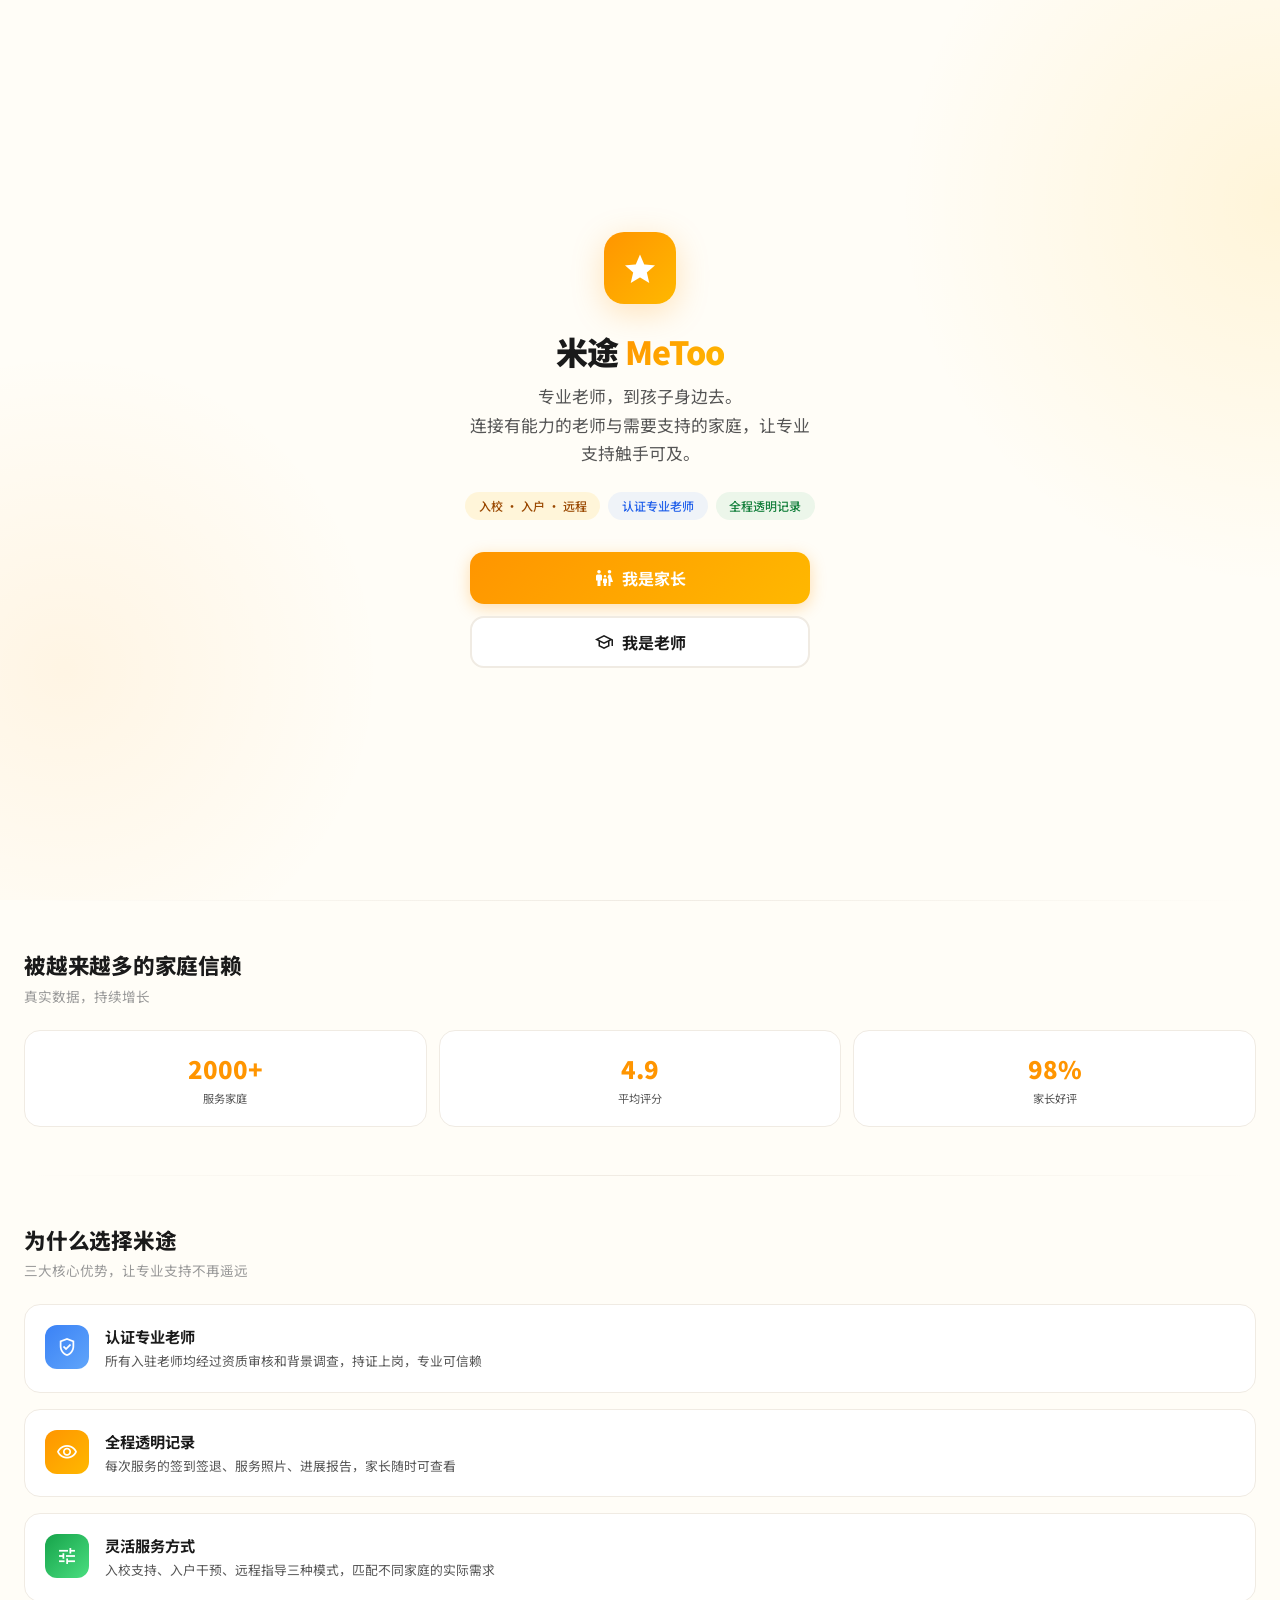
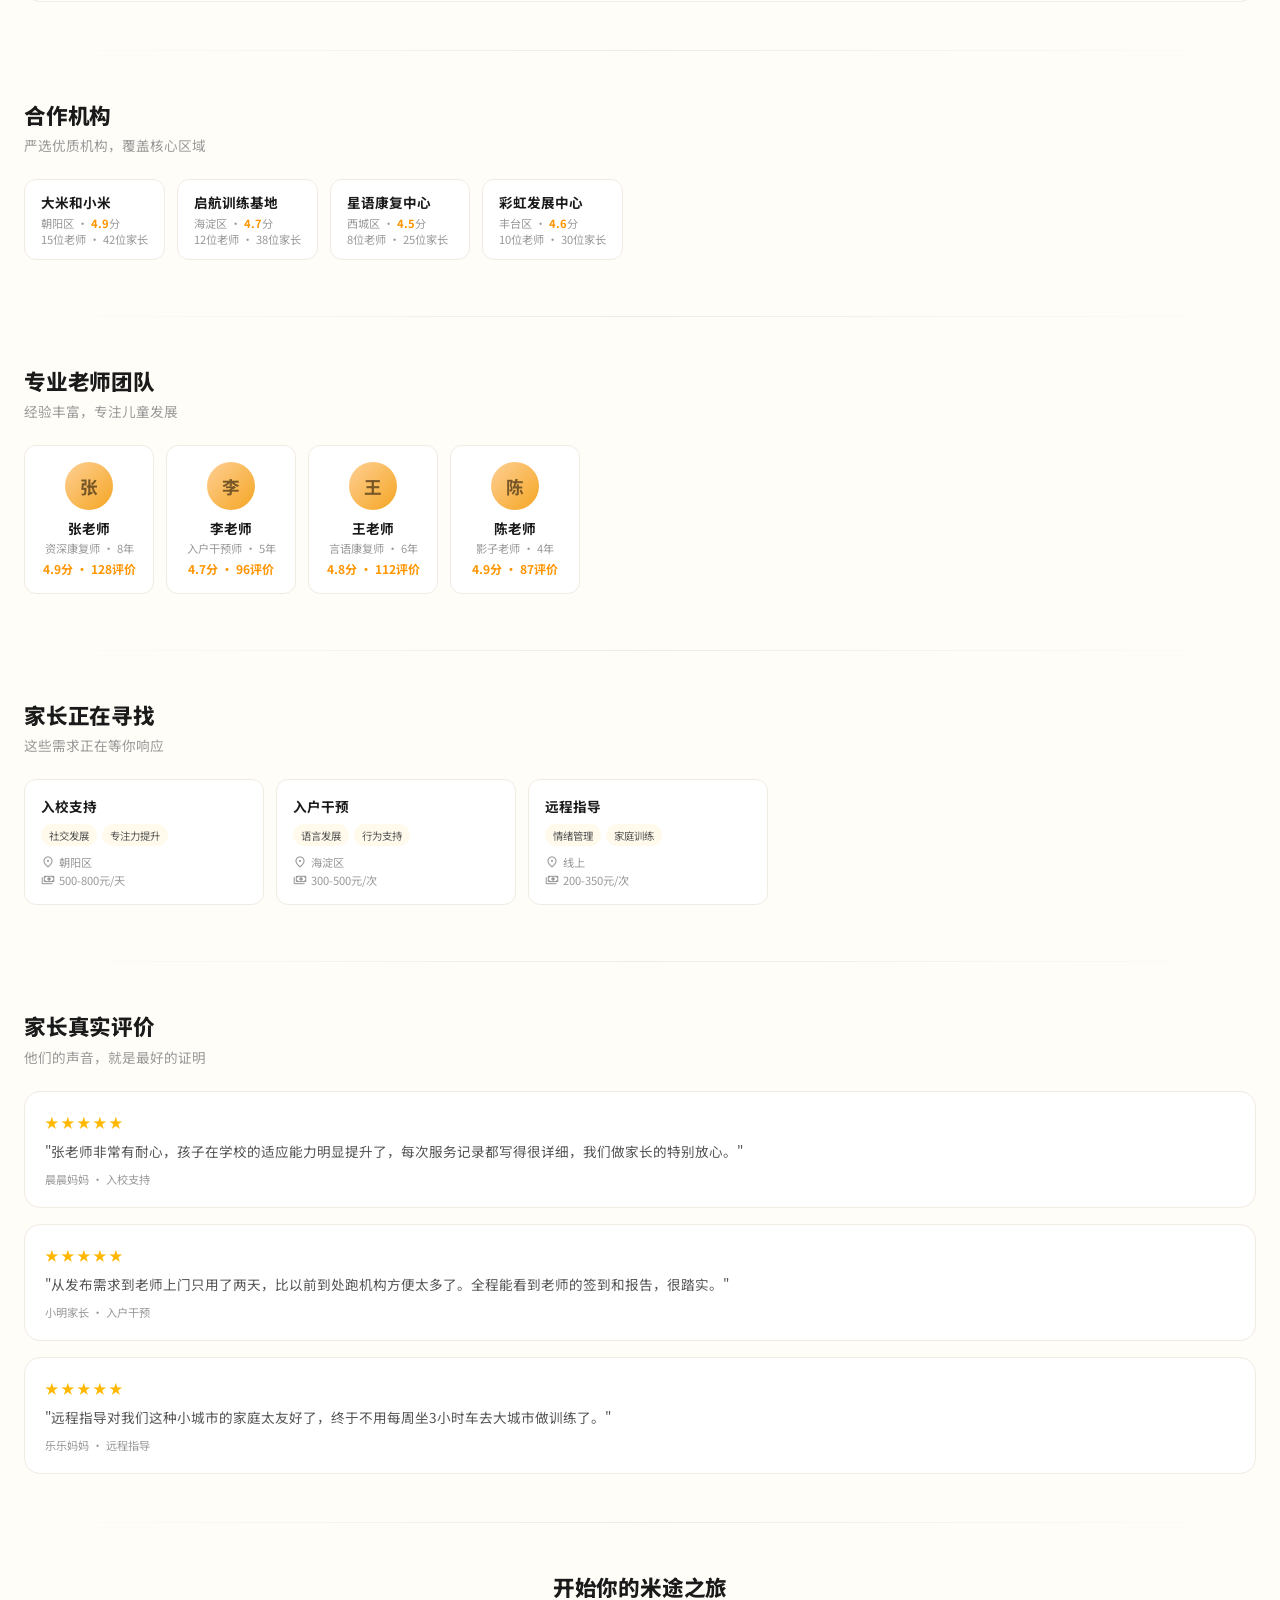
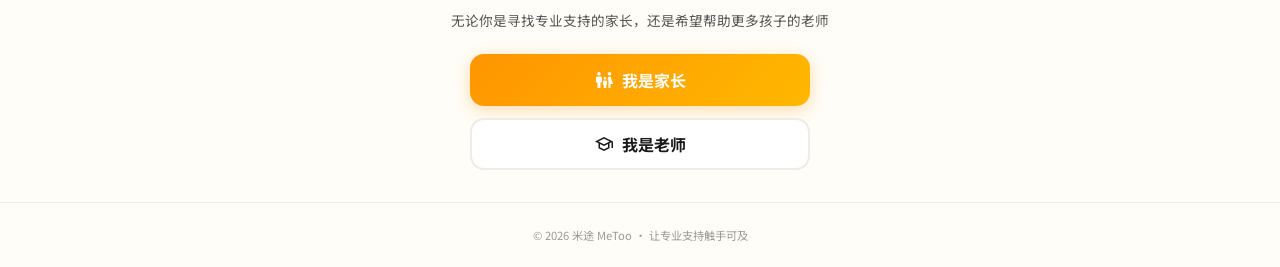
==== index.html @ 3b966516 "米途落地页" ====
<!DOCTYPE html>
<html lang="zh-CN">
<head>
<meta charset="UTF-8">
<meta name="viewport" content="width=device-width,initial-scale=1,maximum-scale=1,user-scalable=no">
<title>米途 MeToo — 专业老师，到孩子身边去</title>
<meta name="description" content="米途连接专业特殊教育老师与需要支持的家庭，提供入校、入户、远程服务，全程透明记录。">
<link rel="preconnect" href="https://fonts.googleapis.com">
<link href="https://fonts.googleapis.com/css2?family=Noto+Sans+SC:wght@400;500;700;900&display=swap" rel="stylesheet">
<link href="https://fonts.googleapis.com/css2?family=Material+Symbols+Outlined:opsz,wght,FILL,GRAD@24,400,0,0&display=swap" rel="stylesheet">
<style>
*,*::before,*::after{box-sizing:border-box;margin:0;padding:0}
:root{
  --primary:#FFB800;--primary-deep:#FF9500;
  --text:#1A1A1A;--text2:#555;--text3:#999;
  --bg:#FFFDF7;--card:#fff;--border:#f0ebe3;
  --blue:#3B82F6;--green:#16A34A;--purple:#7B61FF;
}
html{font-size:16px;scroll-behavior:smooth}
body{font-family:'Noto Sans SC',system-ui,-apple-system,sans-serif;background:var(--bg);color:var(--text);-webkit-font-smoothing:antialiased;overflow-x:hidden}
img{max-width:100%;display:block}
a{text-decoration:none;color:inherit}
button{border:none;cursor:pointer;font:inherit}

.hero{min-height:100vh;display:flex;flex-direction:column;justify-content:center;align-items:center;text-align:center;padding:2rem 1.5rem;position:relative;overflow:hidden}
.hero::before{content:'';position:absolute;top:-20%;right:-30%;width:60vw;height:60vw;border-radius:50%;background:radial-gradient(circle,rgba(255,184,0,.12),transparent 70%);pointer-events:none}
.hero::after{content:'';position:absolute;bottom:-10%;left:-20%;width:50vw;height:50vw;border-radius:50%;background:radial-gradient(circle,rgba(255,149,0,.08),transparent 70%);pointer-events:none}
.hero-logo{width:72px;height:72px;border-radius:20px;background:linear-gradient(135deg,var(--primary-deep),var(--primary));display:flex;align-items:center;justify-content:center;box-shadow:0 8px 32px rgba(255,149,0,.25);margin-bottom:1.5rem;position:relative;z-index:1}
.hero-logo .material-symbols-outlined{font-size:36px;color:#fff;fill:1}
.hero h1{font-size:2rem;font-weight:900;letter-spacing:-.02em;margin-bottom:.5rem;position:relative;z-index:1}
.hero h1 span{background:linear-gradient(135deg,var(--primary-deep),var(--primary));-webkit-background-clip:text;-webkit-text-fill-color:transparent;background-clip:text}
.hero .tagline{font-size:1.05rem;color:var(--text2);line-height:1.7;margin-bottom:1.5rem;max-width:340px;position:relative;z-index:1}
.hero .tags{display:flex;flex-wrap:wrap;gap:.5rem;justify-content:center;margin-bottom:2rem;position:relative;z-index:1}
.hero .tag{font-size:.75rem;font-weight:500;padding:.35rem .85rem;border-radius:100px}
.hero .tag.t1{background:rgba(255,184,0,.12);color:#9a4800}
.hero .tag.t2{background:rgba(59,130,246,.08);color:#2563eb}
.hero .tag.t3{background:rgba(22,163,74,.08);color:#15803d}
.hero-cta{display:flex;flex-direction:column;gap:.75rem;width:100%;max-width:340px;position:relative;z-index:1}
.btn-primary{display:flex;align-items:center;justify-content:center;gap:.5rem;height:52px;border-radius:14px;background:linear-gradient(135deg,var(--primary-deep),var(--primary));color:#fff;font-weight:700;font-size:1rem;box-shadow:0 4px 16px rgba(255,149,0,.3);transition:transform .15s,box-shadow .15s}
.btn-primary:active{transform:scale(.97);box-shadow:0 2px 8px rgba(255,149,0,.2)}
.btn-secondary{display:flex;align-items:center;justify-content:center;gap:.5rem;height:52px;border-radius:14px;background:#fff;color:var(--text);font-weight:700;font-size:1rem;border:2px solid var(--border);transition:transform .15s}
.btn-secondary:active{transform:scale(.97)}

section{padding:3rem 1.5rem}
section h2{font-size:1.35rem;font-weight:800;margin-bottom:.35rem;letter-spacing:-.01em}
section .subtitle{font-size:.85rem;color:var(--text3);margin-bottom:1.5rem}

.stats{display:grid;grid-template-columns:repeat(3,1fr);gap:.75rem}
.stat-card{background:var(--card);border:1px solid var(--border);border-radius:16px;padding:1.25rem .75rem;text-align:center}
.stat-card .num{font-size:1.5rem;font-weight:900;color:var(--primary-deep)}
.stat-card .label{font-size:.7rem;color:var(--text2);margin-top:.25rem}

.features{display:grid;gap:1rem}
.feature-card{background:var(--card);border:1px solid var(--border);border-radius:16px;padding:1.25rem;display:flex;align-items:flex-start;gap:1rem}
.feature-card .icon-box{width:44px;height:44px;border-radius:12px;display:flex;align-items:center;justify-content:center;flex-shrink:0}
.feature-card .icon-box .material-symbols-outlined{font-size:22px;color:#fff}
.feature-card h3{font-size:.95rem;font-weight:700;margin-bottom:.25rem}
.feature-card p{font-size:.8rem;color:var(--text2);line-height:1.6}

.orgs-scroll{display:flex;gap:.75rem;overflow-x:auto;padding-bottom:.5rem;-ms-overflow-style:none;scrollbar-width:none}
.orgs-scroll::-webkit-scrollbar{display:none}
.org-chip{flex-shrink:0;background:var(--card);border:1px solid var(--border);border-radius:12px;padding:.75rem 1rem;min-width:140px}
.org-chip .name{font-size:.85rem;font-weight:700;margin-bottom:.15rem;white-space:nowrap}
.org-chip .meta{font-size:.7rem;color:var(--text3)}
.org-chip .score{color:var(--primary-deep);font-weight:700}

.demands-scroll{display:flex;gap:.75rem;overflow-x:auto;padding-bottom:.5rem;-ms-overflow-style:none;scrollbar-width:none}
.demands-scroll::-webkit-scrollbar{display:none}
.demand-card{flex-shrink:0;background:var(--card);border:1px solid var(--border);border-radius:12px;padding:1rem;min-width:240px}
.demand-card .type{font-size:.85rem;font-weight:700;margin-bottom:.5rem}
.demand-card .needs{display:flex;flex-wrap:wrap;gap:.3rem;margin-bottom:.5rem}
.demand-card .need-tag{font-size:.65rem;padding:.2rem .5rem;border-radius:100px;background:rgba(255,184,0,.08);color:var(--text2)}
.demand-card .info{font-size:.7rem;color:var(--text3);display:flex;align-items:center;gap:.25rem}

.reviews{display:flex;flex-direction:column;gap:1rem}
.review-card{background:var(--card);border:1px solid var(--border);border-radius:16px;padding:1.25rem}
.review-card .stars{color:var(--primary);font-size:.85rem;margin-bottom:.5rem;letter-spacing:2px}
.review-card .content{font-size:.85rem;color:var(--text2);line-height:1.7;margin-bottom:.5rem}
.review-card .author{font-size:.7rem;color:var(--text3)}

.teachers-row{display:flex;gap:.75rem;overflow-x:auto;padding-bottom:.5rem;-ms-overflow-style:none;scrollbar-width:none}
.teachers-row::-webkit-scrollbar{display:none}
.teacher-chip{flex-shrink:0;background:var(--card);border:1px solid var(--border);border-radius:12px;padding:1rem;min-width:130px;text-align:center}
.teacher-chip .avatar{width:48px;height:48px;border-radius:50%;background:linear-gradient(135deg,#fecf94,#f5a623);color:#785727;font-weight:700;font-size:1.1rem;display:flex;align-items:center;justify-content:center;margin:0 auto .5rem}
.teacher-chip .name{font-size:.85rem;font-weight:700;margin-bottom:.1rem}
.teacher-chip .title{font-size:.7rem;color:var(--text3)}
.teacher-chip .score{font-size:.75rem;color:var(--primary-deep);font-weight:700;margin-top:.25rem}

.cta-bottom{padding:3rem 1.5rem 2rem;text-align:center}
.cta-bottom h2{font-size:1.35rem;font-weight:800;margin-bottom:.5rem}
.cta-bottom p{font-size:.85rem;color:var(--text2);margin-bottom:1.5rem}
.cta-bottom .btns{display:flex;flex-direction:column;gap:.75rem;max-width:340px;margin:0 auto}

footer{text-align:center;padding:1.5rem;font-size:.7rem;color:var(--text3);border-top:1px solid var(--border)}
footer a{color:var(--primary-deep);font-weight:500}

.section-divider{height:1px;background:linear-gradient(to right,transparent,var(--border),transparent);margin:0 1.5rem}
</style>
</head>
<body>

<!-- ====== HERO ====== -->
<section class="hero">
  <div class="hero-logo">
    <span class="material-symbols-outlined" style="font-variation-settings:'FILL' 1">star</span>
  </div>
  <h1>米途 <span>MeToo</span></h1>
  <p class="tagline">专业老师，到孩子身边去。<br>连接有能力的老师与需要支持的家庭，让专业支持触手可及。</p>
  <div class="tags">
    <span class="tag t1">入校 · 入户 · 远程</span>
    <span class="tag t2">认证专业老师</span>
    <span class="tag t3">全程透明记录</span>
  </div>
  <div class="hero-cta">
    <a href="./mobile-demo/" class="btn-primary">
      <span class="material-symbols-outlined" style="font-size:20px">family_restroom</span>
      我是家长
    </a>
    <a href="./mobile-demo/" class="btn-secondary">
      <span class="material-symbols-outlined" style="font-size:20px">school</span>
      我是老师
    </a>
  </div>
</section>

<div class="section-divider"></div>

<!-- ====== 数据亮点 ====== -->
<section>
  <h2>被越来越多的家庭信赖</h2>
  <p class="subtitle">真实数据，持续增长</p>
  <div class="stats">
    <div class="stat-card">
      <div class="num">2000+</div>
      <div class="label">服务家庭</div>
    </div>
    <div class="stat-card">
      <div class="num">4.9</div>
      <div class="label">平均评分</div>
    </div>
    <div class="stat-card">
      <div class="num">98%</div>
      <div class="label">家长好评</div>
    </div>
  </div>
</section>

<div class="section-divider"></div>

<!-- ====== 核心优势 ====== -->
<section>
  <h2>为什么选择米途</h2>
  <p class="subtitle">三大核心优势，让专业支持不再遥远</p>
  <div class="features">
    <div class="feature-card">
      <div class="icon-box" style="background:linear-gradient(135deg,#3B82F6,#60A5FA)">
        <span class="material-symbols-outlined">verified_user</span>
      </div>
      <div>
        <h3>认证专业老师</h3>
        <p>所有入驻老师均经过资质审核和背景调查，持证上岗，专业可信赖</p>
      </div>
    </div>
    <div class="feature-card">
      <div class="icon-box" style="background:linear-gradient(135deg,var(--primary-deep),var(--primary))">
        <span class="material-symbols-outlined">visibility</span>
      </div>
      <div>
        <h3>全程透明记录</h3>
        <p>每次服务的签到签退、服务照片、进展报告，家长随时可查看</p>
      </div>
    </div>
    <div class="feature-card">
      <div class="icon-box" style="background:linear-gradient(135deg,var(--green),#4ADE80)">
        <span class="material-symbols-outlined">tune</span>
      </div>
      <div>
        <h3>灵活服务方式</h3>
        <p>入校支持、入户干预、远程指导三种模式，匹配不同家庭的实际需求</p>
      </div>
    </div>
  </div>
</section>

<div class="section-divider"></div>

<!-- ====== 合作机构 ====== -->
<section>
  <h2>合作机构</h2>
  <p class="subtitle">严选优质机构，覆盖核心区域</p>
  <div class="orgs-scroll">
    <div class="org-chip">
      <div class="name">大米和小米</div>
      <div class="meta">朝阳区 · <span class="score">4.9</span>分</div>
      <div class="meta">15位老师 · 42位家长</div>
    </div>
    <div class="org-chip">
      <div class="name">启航训练基地</div>
      <div class="meta">海淀区 · <span class="score">4.7</span>分</div>
      <div class="meta">12位老师 · 38位家长</div>
    </div>
    <div class="org-chip">
      <div class="name">星语康复中心</div>
      <div class="meta">西城区 · <span class="score">4.5</span>分</div>
      <div class="meta">8位老师 · 25位家长</div>
    </div>
    <div class="org-chip">
      <div class="name">彩虹发展中心</div>
      <div class="meta">丰台区 · <span class="score">4.6</span>分</div>
      <div class="meta">10位老师 · 30位家长</div>
    </div>
  </div>
</section>

<div class="section-divider"></div>

<!-- ====== 专业老师 ====== -->
<section>
  <h2>专业老师团队</h2>
  <p class="subtitle">经验丰富，专注儿童发展</p>
  <div class="teachers-row">
    <div class="teacher-chip">
      <div class="avatar">张</div>
      <div class="name">张老师</div>
      <div class="title">资深康复师 · 8年</div>
      <div class="score">4.9分 · 128评价</div>
    </div>
    <div class="teacher-chip">
      <div class="avatar">李</div>
      <div class="name">李老师</div>
      <div class="title">入户干预师 · 5年</div>
      <div class="score">4.7分 · 96评价</div>
    </div>
    <div class="teacher-chip">
      <div class="avatar">王</div>
      <div class="name">王老师</div>
      <div class="title">言语康复师 · 6年</div>
      <div class="score">4.8分 · 112评价</div>
    </div>
    <div class="teacher-chip">
      <div class="avatar">陈</div>
      <div class="name">陈老师</div>
      <div class="title">影子老师 · 4年</div>
      <div class="score">4.9分 · 87评价</div>
    </div>
  </div>
</section>

<div class="section-divider"></div>

<!-- ====== 家长需求 ====== -->
<section>
  <h2>家长正在寻找</h2>
  <p class="subtitle">这些需求正在等你响应</p>
  <div class="demands-scroll">
    <div class="demand-card">
      <div class="type">入校支持</div>
      <div class="needs">
        <span class="need-tag">社交发展</span>
        <span class="need-tag">专注力提升</span>
      </div>
      <div class="info">
        <span class="material-symbols-outlined" style="font-size:14px">location_on</span> 朝阳区
      </div>
      <div class="info" style="margin-top:.15rem">
        <span class="material-symbols-outlined" style="font-size:14px">payments</span> 500-800元/天
      </div>
    </div>
    <div class="demand-card">
      <div class="type">入户干预</div>
      <div class="needs">
        <span class="need-tag">语言发展</span>
        <span class="need-tag">行为支持</span>
      </div>
      <div class="info">
        <span class="material-symbols-outlined" style="font-size:14px">location_on</span> 海淀区
      </div>
      <div class="info" style="margin-top:.15rem">
        <span class="material-symbols-outlined" style="font-size:14px">payments</span> 300-500元/次
      </div>
    </div>
    <div class="demand-card">
      <div class="type">远程指导</div>
      <div class="needs">
        <span class="need-tag">情绪管理</span>
        <span class="need-tag">家庭训练</span>
      </div>
      <div class="info">
        <span class="material-symbols-outlined" style="font-size:14px">location_on</span> 线上
      </div>
      <div class="info" style="margin-top:.15rem">
        <span class="material-symbols-outlined" style="font-size:14px">payments</span> 200-350元/次
      </div>
    </div>
  </div>
</section>

<div class="section-divider"></div>

<!-- ====== 家长评价 ====== -->
<section>
  <h2>家长真实评价</h2>
  <p class="subtitle">他们的声音，就是最好的证明</p>
  <div class="reviews">
    <div class="review-card">
      <div class="stars">&#9733;&#9733;&#9733;&#9733;&#9733;</div>
      <div class="content">"张老师非常有耐心，孩子在学校的适应能力明显提升了，每次服务记录都写得很详细，我们做家长的特别放心。"</div>
      <div class="author">晨晨妈妈 · 入校支持</div>
    </div>
    <div class="review-card">
      <div class="stars">&#9733;&#9733;&#9733;&#9733;&#9733;</div>
      <div class="content">"从发布需求到老师上门只用了两天，比以前到处跑机构方便太多了。全程能看到老师的签到和报告，很踏实。"</div>
      <div class="author">小明家长 · 入户干预</div>
    </div>
    <div class="review-card">
      <div class="stars">&#9733;&#9733;&#9733;&#9733;&#9733;</div>
      <div class="content">"远程指导对我们这种小城市的家庭太友好了，终于不用每周坐3小时车去大城市做训练了。"</div>
      <div class="author">乐乐妈妈 · 远程指导</div>
    </div>
  </div>
</section>

<div class="section-divider"></div>

<!-- ====== 底部 CTA ====== -->
<section class="cta-bottom">
  <h2>开始你的米途之旅</h2>
  <p>无论你是寻找专业支持的家长，还是希望帮助更多孩子的老师</p>
  <div class="btns">
    <a href="./mobile-demo/" class="btn-primary">
      <span class="material-symbols-outlined" style="font-size:20px">family_restroom</span>
      我是家长
    </a>
    <a href="./mobile-demo/" class="btn-secondary">
      <span class="material-symbols-outlined" style="font-size:20px">school</span>
      我是老师
    </a>
  </div>
</section>

<footer>
  <p>&copy; 2026 米途 MeToo · 让专业支持触手可及</p>
</footer>

</body>
</html>
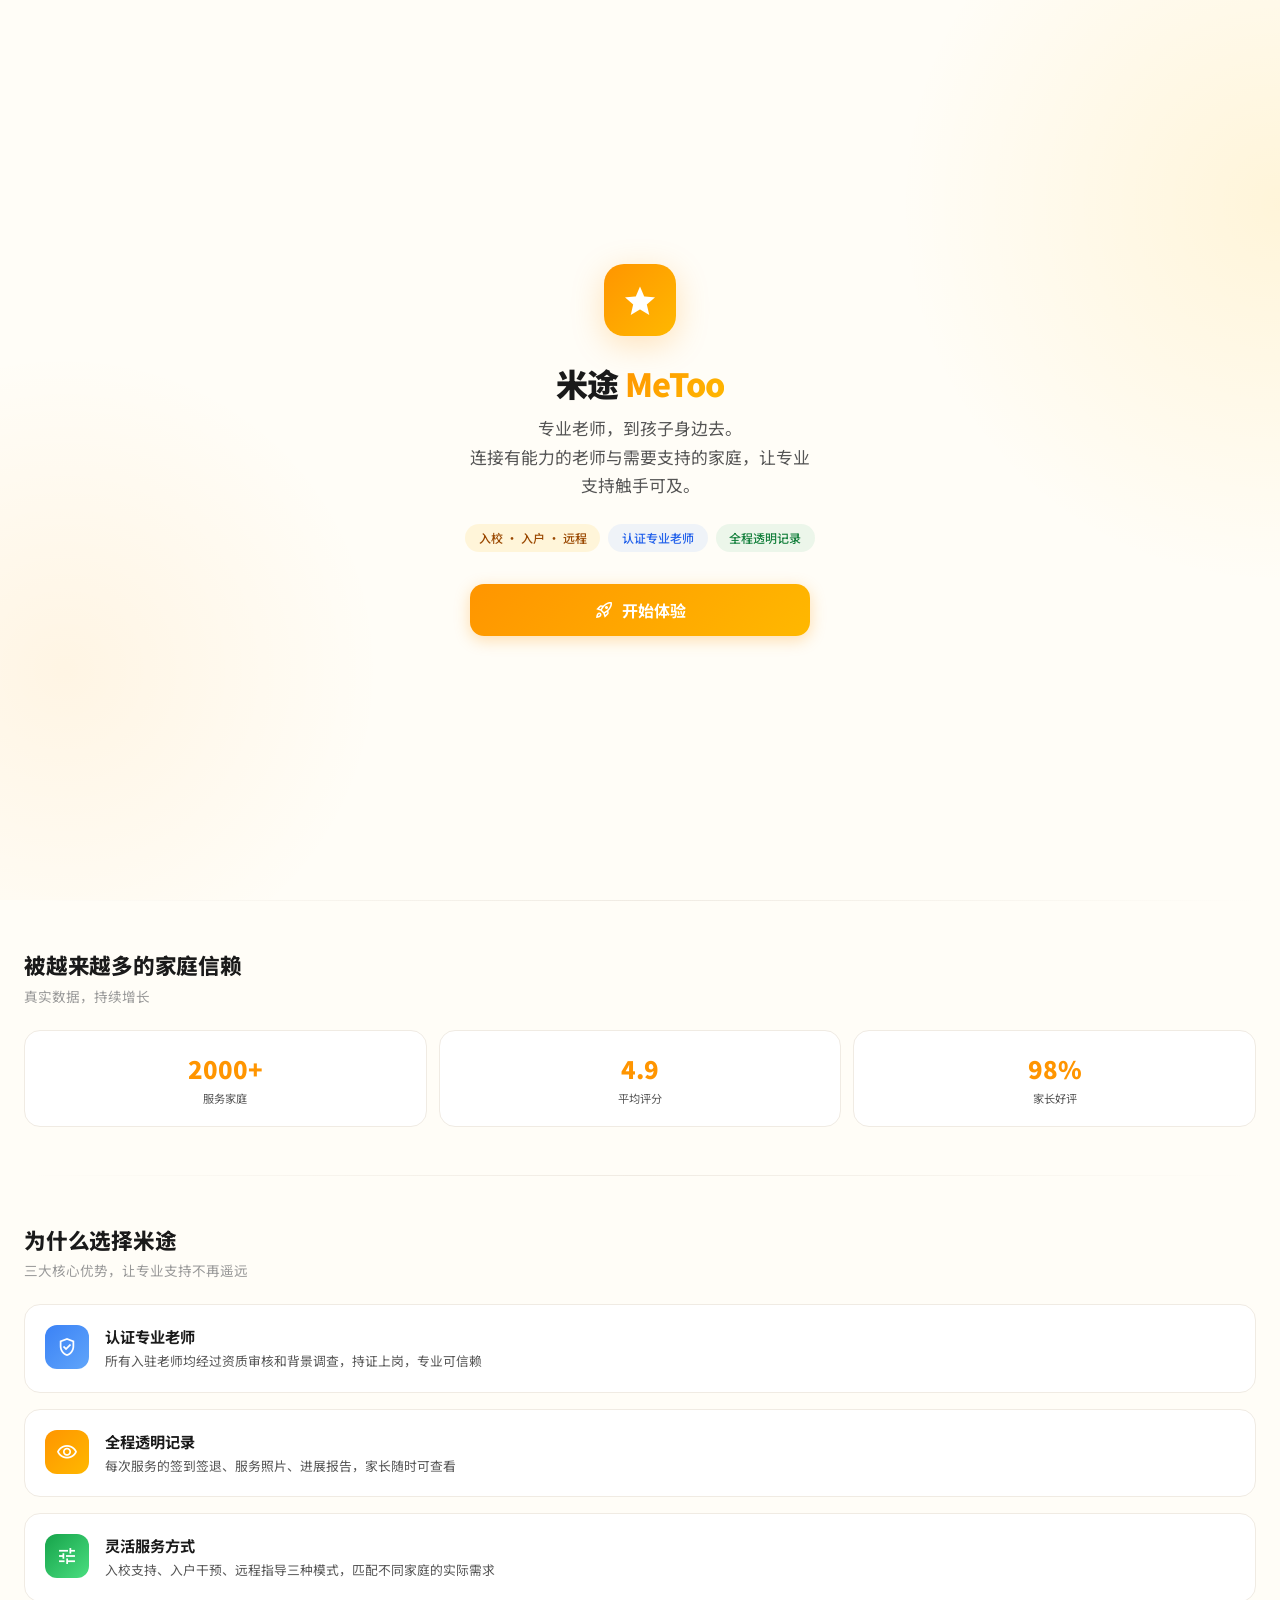
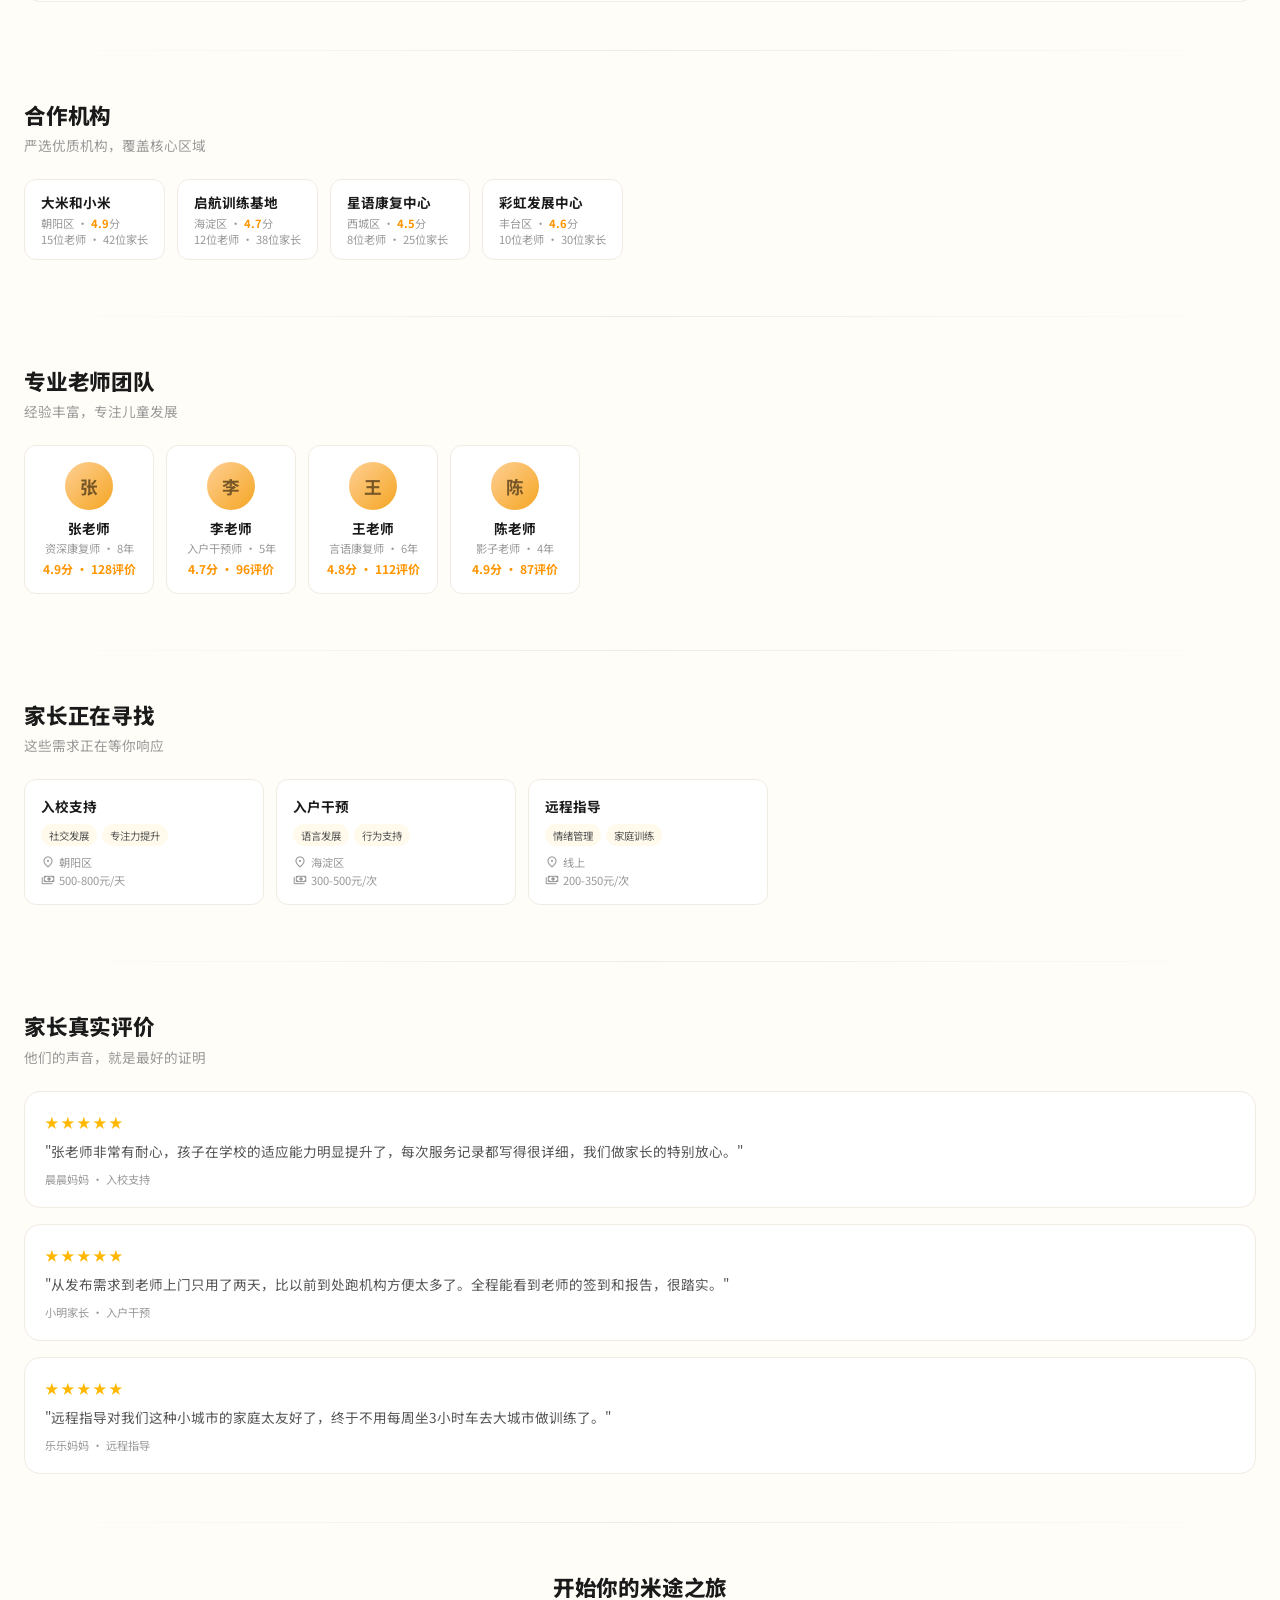
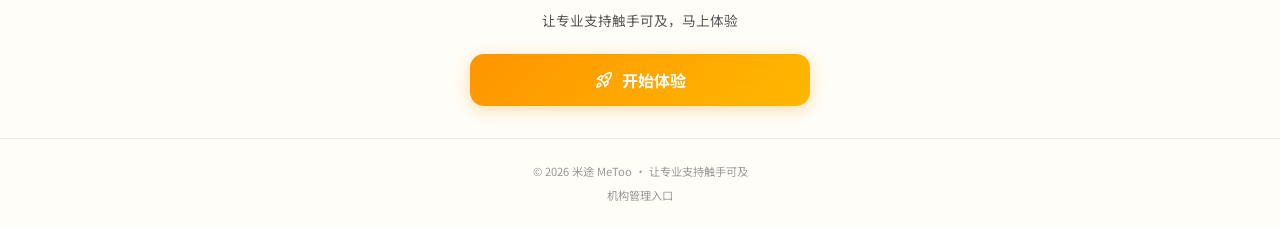
==== commit 0c7d6883: "改落地页按钮" ====
--- a/index.html
+++ b/index.html
@@ -113,12 +113,8 @@
   </div>
   <div class="hero-cta">
     <a href="./mobile-demo/" class="btn-primary">
-      <span class="material-symbols-outlined" style="font-size:20px">family_restroom</span>
-      我是家长
-    </a>
-    <a href="./mobile-demo/" class="btn-secondary">
-      <span class="material-symbols-outlined" style="font-size:20px">school</span>
-      我是老师
+      <span class="material-symbols-outlined" style="font-size:20px">rocket_launch</span>
+      开始体验
     </a>
   </div>
 </section>
@@ -325,21 +321,18 @@
 <!-- ====== 底部 CTA ====== -->
 <section class="cta-bottom">
   <h2>开始你的米途之旅</h2>
-  <p>无论你是寻找专业支持的家长，还是希望帮助更多孩子的老师</p>
+  <p>让专业支持触手可及，马上体验</p>
   <div class="btns">
     <a href="./mobile-demo/" class="btn-primary">
-      <span class="material-symbols-outlined" style="font-size:20px">family_restroom</span>
-      我是家长
-    </a>
-    <a href="./mobile-demo/" class="btn-secondary">
-      <span class="material-symbols-outlined" style="font-size:20px">school</span>
-      我是老师
+      <span class="material-symbols-outlined" style="font-size:20px">rocket_launch</span>
+      开始体验
     </a>
   </div>
 </section>
 
 <footer>
   <p>&copy; 2026 米途 MeToo · 让专业支持触手可及</p>
+  <p style="margin-top:.5rem"><a href="./admin-demo/" style="color:var(--text3);font-weight:400;font-size:.7rem">机构管理入口</a></p>
 </footer>
 
 </body>
